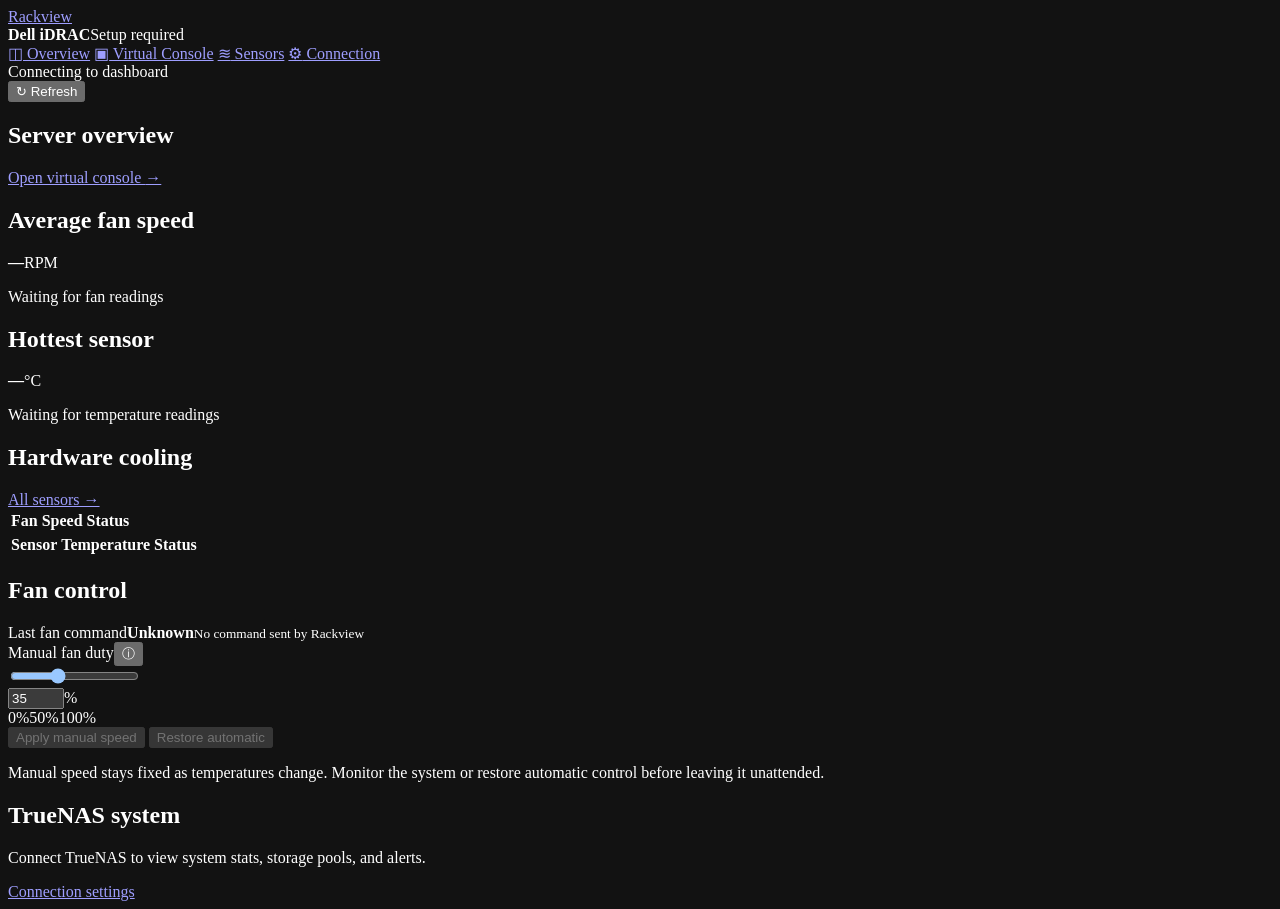
==== app/web/index.html @ 8571874e "Bring cooling, system load and storage together on the overview" ====
<!doctype html>
<html lang="en">
<head>
  <meta charset="utf-8">
  <meta name="viewport" content="width=device-width, initial-scale=1">
  <meta name="color-scheme" content="dark">
  <title>Rackview</title>
  <link rel="stylesheet" href="/style.css">
  <script type="module" src="/app.js"></script>
</head>
<body>
  <div class="shell">
    <aside class="sidebar">
      <a class="brand" href="#overview">
        <span class="brand-mark" aria-hidden="true"><i></i><i></i><i></i></span>
        <span>Rackview</span>
      </a>
      <div class="target">
        <span class="dot" id="connection-dot"></span>
        <div><strong>Dell iDRAC</strong><span id="target-address">Setup required</span></div>
      </div>
      <nav aria-label="Dashboard">
        <a href="#overview" data-page="overview"><span class="nav-icon" aria-hidden="true">◫</span> Overview</a>
        <a href="#console" data-page="console"><span class="nav-icon" aria-hidden="true">▣</span> Virtual Console</a>
        <a href="#sensors" data-page="sensors"><span class="nav-icon" aria-hidden="true">≋</span> Sensors</a>
        <a href="#connection" data-page="connection"><span class="nav-icon" aria-hidden="true">⚙</span> Connection</a>
        <a id="open-idrac" target="_blank" rel="noopener noreferrer" hidden><span class="nav-icon" aria-hidden="true">↗</span> Open iDRAC</a>
      </nav>
    </aside>
    <main>
      <header class="topbar">
        <div class="connection-status" role="status"><span class="dot" id="status-dot"></span><span id="status-text">Connecting to dashboard</span></div>
        <button class="button quiet" type="button" id="refresh"><span aria-hidden="true">↻</span> Refresh</button>
      </header>
      <div class="content">
        <div id="app-error" class="notice error" role="alert" hidden></div>
        <section id="overview" class="view" aria-labelledby="overview-title">
          <div class="page-header overview-heading">
            <h1 id="overview-title">Server overview</h1>
            <a class="button secondary" href="#console">Open virtual console <span aria-hidden="true">→</span></a>
          </div>
          <div class="summary">
            <article class="metric"><h2>Average fan speed</h2><div class="metric-value"><strong id="average-rpm">—</strong><span>RPM</span></div><p id="fan-summary">Waiting for fan readings</p></article>
            <article class="metric"><h2>Hottest sensor</h2><div class="metric-value"><strong id="peak-temp">—</strong><span id="peak-unit">°C</span></div><p id="temp-summary">Waiting for temperature readings</p></article>
            <article class="metric" id="nas-cpu-card" hidden><h2>CPU usage</h2><div class="metric-value"><strong id="nas-cpu">—</strong><span>%</span></div><progress id="nas-cpu-meter" max="100" aria-label="CPU usage"></progress></article>
            <article class="metric" id="nas-memory-card" hidden><h2>Available memory</h2><div class="metric-value"><strong id="nas-memory">—</strong><span id="nas-memory-unit"></span></div><p id="nas-memory-total"></p></article>
          </div>
          <div class="overview-grid">
            <div class="overview-column">
              <section class="card telemetry">
                <div class="card-header"><h2>Hardware cooling</h2><a class="text-link" href="#sensors">All sensors →</a></div>
                <div class="table-scroll"><table aria-label="Fan speeds"><thead><tr><th scope="col">Fan</th><th scope="col" class="reading">Speed</th><th scope="col">Status</th></tr></thead><tbody id="fans-body"></tbody></table></div>
                <div class="table-scroll"><table aria-label="Temperature sensors"><thead><tr><th scope="col">Sensor</th><th scope="col" class="reading">Temperature</th><th scope="col">Status</th></tr></thead><tbody id="temps-body"></tbody></table></div>
              </section>
              <section class="card controls">
                <div class="card-header"><h2>Fan control</h2></div>
                <div class="command-record"><span>Last fan command</span><strong id="last-mode">Unknown</strong><small id="mode-summary">No command sent by Rackview</small></div>
              <form id="fan-form">
                <div class="field-title"><label for="speed-range">Manual fan duty</label><button type="button" class="help-trigger" popovertarget="fan-duty-help" aria-label="How manual fan control works" title="How manual fan control works">ⓘ</button></div>
                <div popover class="field-tip" id="fan-duty-help"><strong>Percentage and RPM</strong><p>The percentage sets a shared fan duty. The fan table shows each fan’s measured RPM. <strong>Restore automatic</strong> returns cooling to iDRAC. Disable any TrueNAS cron job that keeps forcing manual mode when Rackview is managing the fans.</p></div>
                <div class="range-row"><input id="speed-range" type="range" min="0" max="100" value="35"><div class="percent"><input id="speed-number" type="number" min="0" max="100" step="1" value="35" aria-label="Manual fan duty percentage" required><span>%</span></div></div>
                <div class="range-scale" aria-hidden="true"><span>0%</span><span>50%</span><span>100%</span></div>
                <div class="control-buttons">
                  <button type="submit" id="set-manual" class="button primary" disabled>Apply manual speed</button>
                  <button type="button" id="set-auto" class="button secondary" disabled>Restore automatic</button>
                </div>
                <p class="hint">Manual speed stays fixed as temperatures change. Monitor the system or restore automatic control before leaving it unattended.</p>
                <p id="command-result" class="result" role="status" hidden></p>
              </form>
              </section>
            </div>
            <section class="overview-column" aria-labelledby="nas-heading">
              <div class="nas-heading"><div><h2 id="nas-heading">TrueNAS system</h2><p id="nas-status">Connect TrueNAS to view system stats, storage pools, and alerts.</p></div><a href="#connection" class="text-link">Connection settings</a></div>
              <div class="overview-column" id="nas-data" hidden>
                <section class="card">
                  <div class="card-header"><h3>Storage pools</h3></div>
                  <ul class="pool-list" id="nas-pools"></ul>
                  <div class="alert-strip"><h3>Active alerts</h3><ul id="nas-alerts"></ul></div>
                </section>
                <section class="card">
                  <div class="card-header"><h3>System details</h3></div>
                  <dl class="nas-stats" id="nas-stats"></dl>
                  <p class="nas-note" id="nas-sample-note" hidden>Performance counters are unavailable for this sample.</p>
                  <details id="nas-network" class="sensor-section" hidden><summary><strong>Network traffic by interface</strong></summary><div class="table-scroll"><table aria-label="TrueNAS network traffic"><thead><tr><th>Interface</th><th>Link</th><th>Receive</th><th>Send</th></tr></thead><tbody id="nas-interfaces"></tbody></table></div></details>
                </section>
              </div>
            </section>
          </div>
        </section>
        <section id="sensors" class="view" aria-labelledby="sensors-title" hidden>
          <div class="page-header"><h1 id="sensors-title">Sensors</h1><p>Browse the hardware readings available over IPMI.</p></div>
          <section class="card telemetry">
            <div class="card-header sensor-toolbar">
              <div><div class="field-title"><h2>Sensor readings</h2><button type="button" class="help-trigger" popovertarget="sensor-status-help" aria-label="Understand sensor readings" title="Understand sensor readings">ⓘ</button></div><p id="sensor-count">Waiting for sensor readings</p></div>
              <div popover class="field-tip" id="sensor-status-help"><strong>Reading and status</strong><p><strong>Reported</strong> means iDRAC returned a discrete state, such as Present or Absent. Read the state to see what the sensor detected. Expand a hardware section to browse it. Select <strong>Show unavailable</strong> to include sensors without a reading.</p></div>
              <div class="sensor-filters">
                <input id="sensor-search" type="search" placeholder="Find a sensor" aria-label="Find a sensor">
                <select id="sensor-kind" aria-label="Sensor section"><option value="all">All sections</option></select>
                <label class="sensor-availability"><input id="show-unavailable" type="checkbox"> Show unavailable</label>
              </div>
            </div>
            <div id="sensor-sections"></div>
            <p id="sensors-empty" class="empty">No sensor readings yet.</p>
            <template id="sensor-section">
              <details class="sensor-section">
                <summary><strong></strong><span></span></summary>
                <div class="table-scroll"><table><thead><tr><th scope="col">Sensor</th><th scope="col" class="reading">Reading</th><th scope="col">Status</th></tr></thead><tbody></tbody></table></div>
              </details>
            </template>
          </section>
        </section>
        <section id="connection" class="view" aria-labelledby="connection-title" hidden>
          <div class="page-header"><h1 id="connection-title">Connect your iDRAC</h1><p id="connection-intro">Enter your iDRAC login to start monitoring the server.</p></div>
          <section class="card settings">
            <div class="card-header"><div><h2>IPMI over LAN</h2><p>Test the credentials from inside the container before saving.</p></div><button type="button" class="help-trigger" popovertarget="deployment-help" aria-label="Rackview login, storage and Git sync" title="Rackview login, storage and Git sync">ⓘ</button></div>
            <div popover class="field-tip" id="deployment-help"><strong>Rackview login, storage and Git sync</strong><p>In Arcane, open this project’s <strong>Configuration → .env</strong>. <code>DASHBOARD_USER</code> and <code>DASHBOARD_PASSWORD</code> set the dashboard login. <code>RACKVIEW_DATA_SOURCE</code> selects the persistent mount. Arcane uses its Git credential to sync the repository. <a href="https://github.com/GalacticaActual75/Rackview#readme" target="_blank" rel="noopener noreferrer">Arcane setup and deploy keys</a></p></div>
            <form id="connection-form" autocomplete="off">
              <div class="form-grid">
                <div>
                  <div class="field-title"><label for="host">iDRAC IP address</label><button type="button" class="help-trigger" popovertarget="host-help" aria-label="Find the iDRAC IP and login" title="Find the iDRAC IP and login">ⓘ</button></div>
                  <input id="host" name="host" spellcheck="false" required>
                  <div popover class="field-tip" id="host-help"><strong>Find the iDRAC IP and login</strong><p>Use the management address you open for Dell iDRAC, or the address after <code>-H</code> in your working ipmitool command. The username follows <code>-U</code>. Enter the password for that iDRAC account.</p></div>
                </div>
                <label>iDRAC username<input id="user" name="user" spellcheck="false" maxlength="16" required></label>
                <label class="wide">iDRAC password<input id="password" name="password" type="password" autocomplete="new-password" aria-describedby="password-hint"><span id="password-hint" class="hint">Enter the password for this iDRAC account.</span></label>
              </div>
              <div class="settings-buttons"><button id="save-connection" class="button primary" type="submit" disabled>Save connection</button><button id="test-connection" class="button secondary" type="button" disabled>Test connection</button></div>
              <p id="connection-result" class="result" role="status" hidden></p>
              <dl class="test-details" id="test-details" hidden></dl>
            </form>
          </section>
          <section class="card settings nas-panel">
            <div class="card-header"><div><h2>TrueNAS read-only API</h2><p>Use a dedicated Read-Only Administrator account and its user API key.</p></div></div>
            <form id="nas-form" autocomplete="off">
              <div class="form-grid">
                <div>
                  <div class="field-title"><label for="nas-url">TrueNAS HTTPS URL</label><button type="button" class="help-trigger" popovertarget="nas-url-help" aria-label="Find the TrueNAS HTTPS port" title="Find the TrueNAS HTTPS port">ⓘ</button></div>
                  <input id="nas-url" type="url" placeholder="https://nas.example.com" required>
                  <div popover class="field-tip" id="nas-url-help"><strong>Find the TrueNAS HTTPS port</strong><p>In the TrueNAS shell, run <code>midclt call system.general.config | jq .ui_httpsport</code>. Enter the server’s HTTPS address with that port. You can keep using HTTP for your TrueNAS web interface.</p></div>
                </div>
                <div>
                  <div class="field-title"><label for="nas-user">TrueNAS username</label><button type="button" class="help-trigger" popovertarget="nas-user-help" aria-label="Choose a read-only account" title="Choose a read-only account">ⓘ</button></div>
                  <input id="nas-user" required spellcheck="false">
                  <div popover class="field-tip" id="nas-user-help"><strong>Choose a read-only account</strong><p>In <strong>Credentials → Users</strong>, add a dedicated user. Enable <strong>TrueNAS Access → Readonly Admin</strong> and leave <strong>Shell Access</strong> and <strong>SSH Access</strong> off. Enter the username that owns the API key.</p></div>
                </div>
                <div class="wide">
                  <div class="field-title"><label for="nas-key">Read-only API key</label><button type="button" class="help-trigger" popovertarget="nas-key-help" aria-label="Create the TrueNAS API key" title="Create the TrueNAS API key">ⓘ</button></div>
                  <input id="nas-key" type="password" autocomplete="new-password">
                  <div popover class="field-tip" id="nas-key-help"><strong>Create the TrueNAS API key</strong><p>In TrueNAS, open the top-right user menu and choose <strong>My API Keys → Add API Key</strong>. Select the read-only user, save, and copy the key while it is displayed. <a href="https://www.truenas.com/docs/scale/25.10/scaletutorials/toptoolbar/managingapikeys/" target="_blank" rel="noopener noreferrer">TrueNAS key guide</a></p></div>
                </div>
                <div class="wide">
                  <div class="field-title"><label for="nas-pin">SHA-256 certificate fingerprint</label><button type="button" class="help-trigger" popovertarget="nas-pin-help" aria-label="Find the TrueNAS certificate fingerprint" title="Find the TrueNAS certificate fingerprint">ⓘ</button></div>
                  <input id="nas-pin" placeholder="Optional for a trusted certificate" spellcheck="false">
                  <div popover class="field-tip" id="nas-pin-help"><strong>Find the TrueNAS certificate fingerprint</strong><p>For a self-signed certificate, run this in the <strong>TrueNAS shell</strong> to identify the certificate on the HTTPS port.<code class="tip-command" id="nas-pin-command"></code>Copy the colon-separated value after <code>=</code> into this field. You can leave it blank when Rackview trusts the certificate.</p></div>
                </div>
              </div>
              <div class="settings-buttons"><button id="nas-save" class="button primary" type="submit" disabled>Save TrueNAS connection</button><button id="nas-test" class="button secondary" type="button" disabled>Test TrueNAS connection</button></div>
              <p id="nas-result" class="result" role="status" hidden></p>
            </form>
          </section>
        </section>
        <section id="console" class="view" aria-labelledby="console-title" hidden>
          <div class="page-header"><h1 id="console-title">Virtual Console</h1><p>Use the server’s screen, keyboard, and mouse from Rackview.</p></div>
          <section class="card console-card">
            <div class="card-header">
              <div><div class="field-title"><h2>Remote screen</h2><button type="button" class="help-trigger" popovertarget="vnc-video-help" aria-label="Why the console can be blank" title="Why the console can be blank">ⓘ</button></div><p id="console-status" role="status">Disconnected</p></div>
              <div popover class="field-tip" id="vnc-video-help"><strong>Waiting for console video</strong><p>“Waiting for video” means VNC accepted the connection and Rackview is waiting for the first image. If it stays blank, disconnect Rackview and check the screen in the native iDRAC console. Close the other viewer before reconnecting.</p></div>
              <details class="vnc-help" id="vnc-help">
                <summary class="button quiet"><span aria-hidden="true">ⓘ</span> VNC setup</summary>
                <div class="help-panel">
                  <h3>Enable VNC on iDRAC</h3>
                  <ul>
                    <li><a href="https://www.dell.com/support/manuals/en-us/integrated-dell-remote-access-cntrllr-7-v1.50.50/idrac7ug1.50.50-v1/using-vnc-client-to-manage-remote-server?guid=guid-bf36a9fe-9ec5-4f2b-91cd-3a428bb8eb26&amp;lang=en-us" target="_blank" rel="noopener noreferrer">iDRAC7</a> and <a href="https://www.dell.com/support/manuals/en-us/integrated-dell-remote-access-cntrllr-8-with-lifecycle-controller-v2.00.00.00/idrac8_ug_pub-v1/configuring-vnc-server-using-idrac-web-interface?guid=guid-20ef1550-da56-43fd-83c5-567309a924cc&amp;lang=en-us" target="_blank" rel="noopener noreferrer">iDRAC8</a><span>Overview → iDRAC Settings → Network → Services</span></li>
                    <li><a href="https://www.dell.com/support/manuals/en-us/idrac9-lifecycle-controller-v7.x-series/idrac9_scg_tta/vnc-security?guid=guid-5178d6cd-b084-47bc-a36c-0655cb148017&amp;lang=en-us" target="_blank" rel="noopener noreferrer">iDRAC9</a> and <a href="https://www.dell.com/support/manuals/en-uk/poweredge-r7715/idrac10_1.20.xx_ug/configuring-vnc-server-using-idrac-web-interface?guid=guid-2fc3315c-7522-45ab-9073-1c3c88703c62&amp;lang=en-us" target="_blank" rel="noopener noreferrer">iDRAC10</a><span>Configuration → Virtual Console</span></li>
                  </ul>
                  <p>In <strong>VNC Server</strong>, enable the service, set the VNC password and port, choose SSL encryption, and click <strong>Apply</strong>. Enter the same port, password, and encryption setting in Rackview.</p>
                  <p>VNC requires an iDRAC license that includes the feature. iDRAC8 requires Enterprise.</p>
                </div>
              </details>
            </div>
            <div id="console-screen" class="console-screen" hidden></div>
            <div class="console-actions" id="console-actions" hidden><button type="button" class="button secondary" id="disconnect-console">Disconnect</button><button type="button" class="button secondary" id="fullscreen-console">Full screen</button><button type="button" class="button secondary" id="console-cad">Send Ctrl+Alt+Del</button></div>
            <form id="console-form" autocomplete="off">
              <div class="form-grid">
                <div class="wide">
                  <div class="field-title"><label for="vnc-profiles">Saved connections</label><button type="button" class="help-trigger" popovertarget="vnc-profiles-help" aria-label="Reuse a previous console connection" title="Reuse a previous console connection">ⓘ</button></div>
                  <select id="vnc-profiles"><option value="">New connection</option></select>
                  <div popover class="field-tip" id="vnc-profiles-help"><strong>Reuse a previous console connection</strong><p>After a successful VNC login, Rackview saves the port, TLS setting, and fingerprint for this iDRAC. Select a profile to restore those settings. <strong>Forget saved connection</strong> removes the profile and its saved password.</p></div>
                </div>
                <label>VNC port<input id="vnc-port" type="number" min="1024" max="65535" value="5901" required></label>
                <div>
                  <div class="field-title"><label for="vnc-password">VNC password</label><button type="button" class="help-trigger" popovertarget="vnc-password-help" aria-label="Find the VNC password" title="Find the VNC password">ⓘ</button></div>
                  <input id="vnc-password" type="password" autocomplete="new-password" required>
                  <div popover class="field-tip" id="vnc-password-help"><strong>Find the VNC password</strong><p>Use the password configured under <strong>VNC Server</strong> in iDRAC. The <strong>VNC setup</strong> guide above shows the path for your iDRAC version. Select <strong>Remember VNC password</strong> to reuse it after a successful connection.</p></div>
                </div>
                <label class="wide checkbox"><input id="vnc-tls" type="checkbox" checked> TLS encryption</label>
                <div class="wide" id="fingerprint-label">
                  <div class="field-title"><label for="vnc-fingerprint">SHA-256 certificate fingerprint</label><button type="button" class="help-trigger" popovertarget="vnc-fingerprint-help" aria-label="Find the VNC certificate fingerprint" title="Find the VNC certificate fingerprint">ⓘ</button></div>
                  <input id="vnc-fingerprint" placeholder="Optional if the certificate is already trusted" spellcheck="false">
                  <div popover class="field-tip" id="vnc-fingerprint-help"><strong>Find the VNC certificate fingerprint</strong><p>With TLS enabled, run this from a trusted management shell with OpenSSL. It checks the iDRAC VNC service on the selected port.<code class="tip-command" id="vnc-pin-command"></code>Verify the certificate and copy the fingerprint after <code>=</code>.</p></div>
                </div>
                <label class="wide checkbox"><input id="vnc-remember" type="checkbox"> Remember VNC password on this Rackview server</label>
              </div>
              <p class="hint">Use the VNC-specific password. A self-signed TLS certificate needs a verified fingerprint.</p>
              <div class="settings-buttons"><button type="submit" class="button primary" id="start-console" disabled>Connect to console</button><button type="button" class="button secondary" id="forget-console" hidden>Forget saved connection</button></div>
            </form>
            <p id="console-result" class="result" role="status" hidden></p>
          </section>
        </section>
      </div>
    </main>
  </div>
</body>
</html>
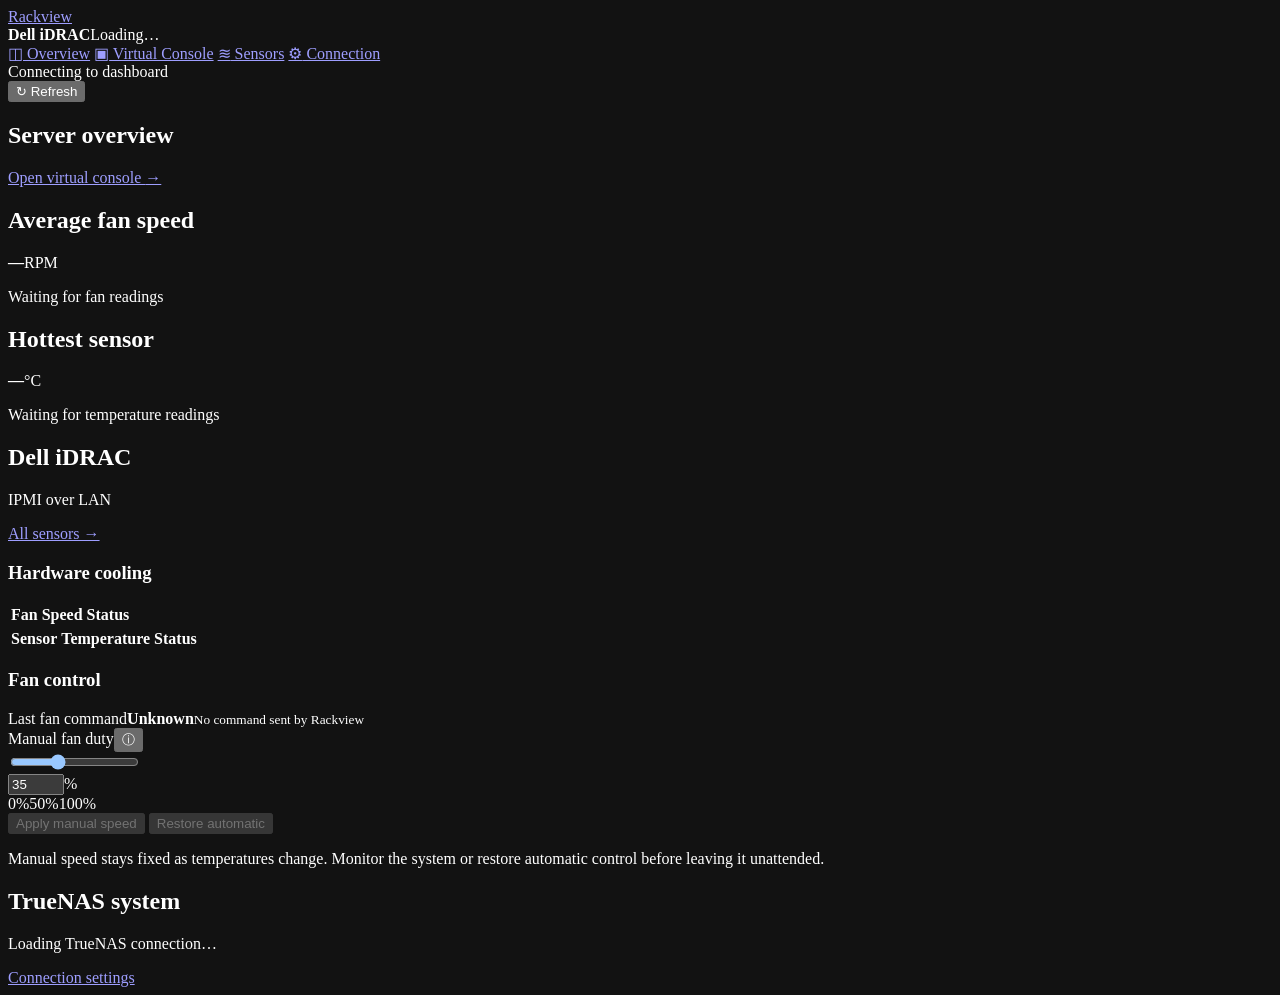
==== commit 0ce45764: "Show connection loading state and group cooling under Dell iDRAC" ====
--- a/app/web/index.html
+++ b/app/web/index.html
@@ -17,7 +17,7 @@
       </a>
       <div class="target">
         <span class="dot" id="connection-dot"></span>
-        <div><strong>Dell iDRAC</strong><span id="target-address">Setup required</span></div>
+        <div><strong>Dell iDRAC</strong><span id="target-address">Loading…</span></div>
       </div>
       <nav aria-label="Dashboard">
         <a href="#overview" data-page="overview"><span class="nav-icon" aria-hidden="true">◫</span> Overview</a>
@@ -46,14 +46,15 @@
             <article class="metric" id="nas-memory-card" hidden><h2>Available memory</h2><div class="metric-value"><strong id="nas-memory">—</strong><span id="nas-memory-unit"></span></div><p id="nas-memory-total"></p></article>
           </div>
           <div class="overview-grid">
-            <div class="overview-column">
+            <section class="overview-column" aria-labelledby="idrac-heading">
+              <div class="source-heading"><div><h2 id="idrac-heading">Dell iDRAC</h2><p>IPMI over LAN</p></div><a class="text-link" href="#sensors">All sensors →</a></div>
               <section class="card telemetry">
-                <div class="card-header"><h2>Hardware cooling</h2><a class="text-link" href="#sensors">All sensors →</a></div>
+                <div class="card-header"><h3>Hardware cooling</h3></div>
                 <div class="table-scroll"><table aria-label="Fan speeds"><thead><tr><th scope="col">Fan</th><th scope="col" class="reading">Speed</th><th scope="col">Status</th></tr></thead><tbody id="fans-body"></tbody></table></div>
                 <div class="table-scroll"><table aria-label="Temperature sensors"><thead><tr><th scope="col">Sensor</th><th scope="col" class="reading">Temperature</th><th scope="col">Status</th></tr></thead><tbody id="temps-body"></tbody></table></div>
               </section>
               <section class="card controls">
-                <div class="card-header"><h2>Fan control</h2></div>
+                <div class="card-header"><h3>Fan control</h3></div>
                 <div class="command-record"><span>Last fan command</span><strong id="last-mode">Unknown</strong><small id="mode-summary">No command sent by Rackview</small></div>
               <form id="fan-form">
                 <div class="field-title"><label for="speed-range">Manual fan duty</label><button type="button" class="help-trigger" popovertarget="fan-duty-help" aria-label="How manual fan control works" title="How manual fan control works">ⓘ</button></div>
@@ -68,9 +69,9 @@
                 <p id="command-result" class="result" role="status" hidden></p>
               </form>
               </section>
-            </div>
+            </section>
             <section class="overview-column" aria-labelledby="nas-heading">
-              <div class="nas-heading"><div><h2 id="nas-heading">TrueNAS system</h2><p id="nas-status">Connect TrueNAS to view system stats, storage pools, and alerts.</p></div><a href="#connection" class="text-link">Connection settings</a></div>
+              <div class="source-heading"><div><h2 id="nas-heading">TrueNAS system</h2><p id="nas-status">Loading TrueNAS connection…</p></div><a href="#connection" class="text-link">Connection settings</a></div>
               <div class="overview-column" id="nas-data" hidden>
                 <section class="card">
                   <div class="card-header"><h3>Storage pools</h3></div>
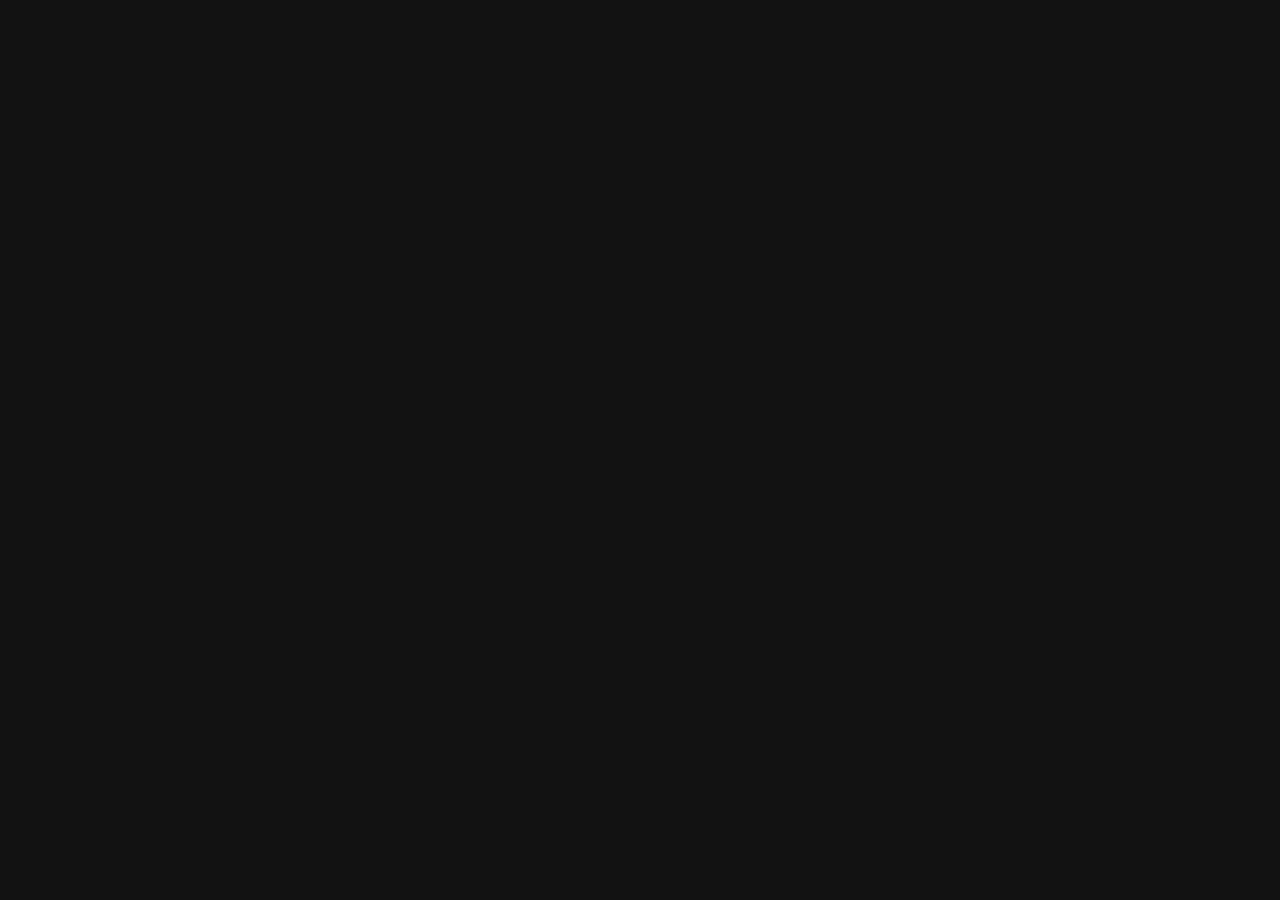
==== commit e50a63d7: "Add Rackview sign-in, guided setup and saved console auto-connect" ====
--- a/app/web/index.html
+++ b/app/web/index.html
@@ -9,7 +9,21 @@
   <script type="module" src="/app.js"></script>
 </head>
 <body>
-  <div class="shell">
+  <main id="sign-in" class="login-page" hidden>
+    <section class="card login-card">
+      <div class="brand"><span class="brand-mark" aria-hidden="true"><i></i><i></i><i></i></span>Rackview</div>
+      <h1>Sign in</h1>
+      <form id="login-form">
+        <div class="form-grid">
+          <label class="wide">Dashboard username<input id="login-user" name="username" autocomplete="username" required></label>
+          <label class="wide">Dashboard password<input id="login-password" name="password" type="password" autocomplete="current-password" required></label>
+        </div>
+        <p id="login-error" class="result error" role="alert" hidden></p>
+        <button class="button primary" type="submit" id="login-submit">Sign in</button>
+      </form>
+    </section>
+  </main>
+  <div id="dashboard" class="shell" hidden>
     <aside class="sidebar">
       <a class="brand" href="#overview">
         <span class="brand-mark" aria-hidden="true"><i></i><i></i><i></i></span>
@@ -31,9 +45,27 @@
       <header class="topbar">
         <div class="connection-status" role="status"><span class="dot" id="status-dot"></span><span id="status-text">Connecting to dashboard</span></div>
         <button class="button quiet" type="button" id="refresh"><span aria-hidden="true">↻</span> Refresh</button>
+        <button class="button quiet" type="button" id="logout">Sign out</button>
       </header>
       <div class="content">
         <div id="app-error" class="notice error" role="alert" hidden></div>
+        <section id="setup" class="view" aria-labelledby="setup-title" hidden>
+          <div class="page-header"><h1 id="setup-title">Set up Rackview</h1><p id="setup-progress" role="status"></p></div>
+          <div class="card settings setup-choices" id="setup-choices">
+            <fieldset><legend>What do you want to see?</legend>
+              <label><input type="checkbox" id="want-idrac"> Fan speeds, temperatures and hardware sensors</label>
+              <label><input type="checkbox" id="want-nas"> CPU, memory, storage pools and TrueNAS alerts</label>
+              <label><input type="checkbox" id="want-console"> The server’s screen, keyboard and mouse</label>
+            </fieldset>
+          </div>
+          <div id="setup-panel"></div>
+          <p class="result error" id="setup-error" role="alert" hidden></p>
+          <div class="settings-buttons">
+            <button class="button secondary" id="setup-back" type="button" hidden>Back</button>
+            <button class="button primary" id="setup-next" type="button">Continue</button>
+            <button class="button quiet" id="setup-skip" type="button">Set up later</button>
+          </div>
+        </section>
         <section id="overview" class="view" aria-labelledby="overview-title">
           <div class="page-header overview-heading">
             <h1 id="overview-title">Server overview</h1>
@@ -112,7 +144,8 @@
         </section>
         <section id="connection" class="view" aria-labelledby="connection-title" hidden>
           <div class="page-header"><h1 id="connection-title">Connect your iDRAC</h1><p id="connection-intro">Enter your iDRAC login to start monitoring the server.</p></div>
-          <section class="card settings">
+          <button class="button secondary setup-launch" id="setup-launch" type="button">Open setup guide</button>
+          <section class="card settings" id="idrac-settings">
             <div class="card-header"><div><h2>IPMI over LAN</h2><p>Test the credentials from inside the container before saving.</p></div><button type="button" class="help-trigger" popovertarget="deployment-help" aria-label="Rackview login, storage and Git sync" title="Rackview login, storage and Git sync">ⓘ</button></div>
             <div popover class="field-tip" id="deployment-help"><strong>Rackview login, storage and Git sync</strong><p>In Arcane, open this project’s <strong>Configuration → .env</strong>. <code>DASHBOARD_USER</code> and <code>DASHBOARD_PASSWORD</code> set the dashboard login. <code>RACKVIEW_DATA_SOURCE</code> selects the persistent mount. Arcane uses its Git credential to sync the repository. <a href="https://github.com/GalacticaActual75/Rackview#readme" target="_blank" rel="noopener noreferrer">Arcane setup and deploy keys</a></p></div>
             <form id="connection-form" autocomplete="off">
@@ -130,7 +163,7 @@
               <dl class="test-details" id="test-details" hidden></dl>
             </form>
           </section>
-          <section class="card settings nas-panel">
+          <section class="card settings nas-panel" id="nas-settings">
             <div class="card-header"><div><h2>TrueNAS read-only API</h2><p>Use a dedicated Read-Only Administrator account and its user API key.</p></div></div>
             <form id="nas-form" autocomplete="off">
               <div class="form-grid">
@@ -162,7 +195,7 @@
         </section>
         <section id="console" class="view" aria-labelledby="console-title" hidden>
           <div class="page-header"><h1 id="console-title">Virtual Console</h1><p>Use the server’s screen, keyboard, and mouse from Rackview.</p></div>
-          <section class="card console-card">
+          <section class="card console-card" id="console-settings">
             <div class="card-header">
               <div><div class="field-title"><h2>Remote screen</h2><button type="button" class="help-trigger" popovertarget="vnc-video-help" aria-label="Why the console can be blank" title="Why the console can be blank">ⓘ</button></div><p id="console-status" role="status">Disconnected</p></div>
               <div popover class="field-tip" id="vnc-video-help"><strong>Waiting for console video</strong><p>“Waiting for video” means VNC accepted the connection and Rackview is waiting for the first image. If it stays blank, disconnect Rackview and check the screen in the native iDRAC console. Close the other viewer before reconnecting.</p></div>
